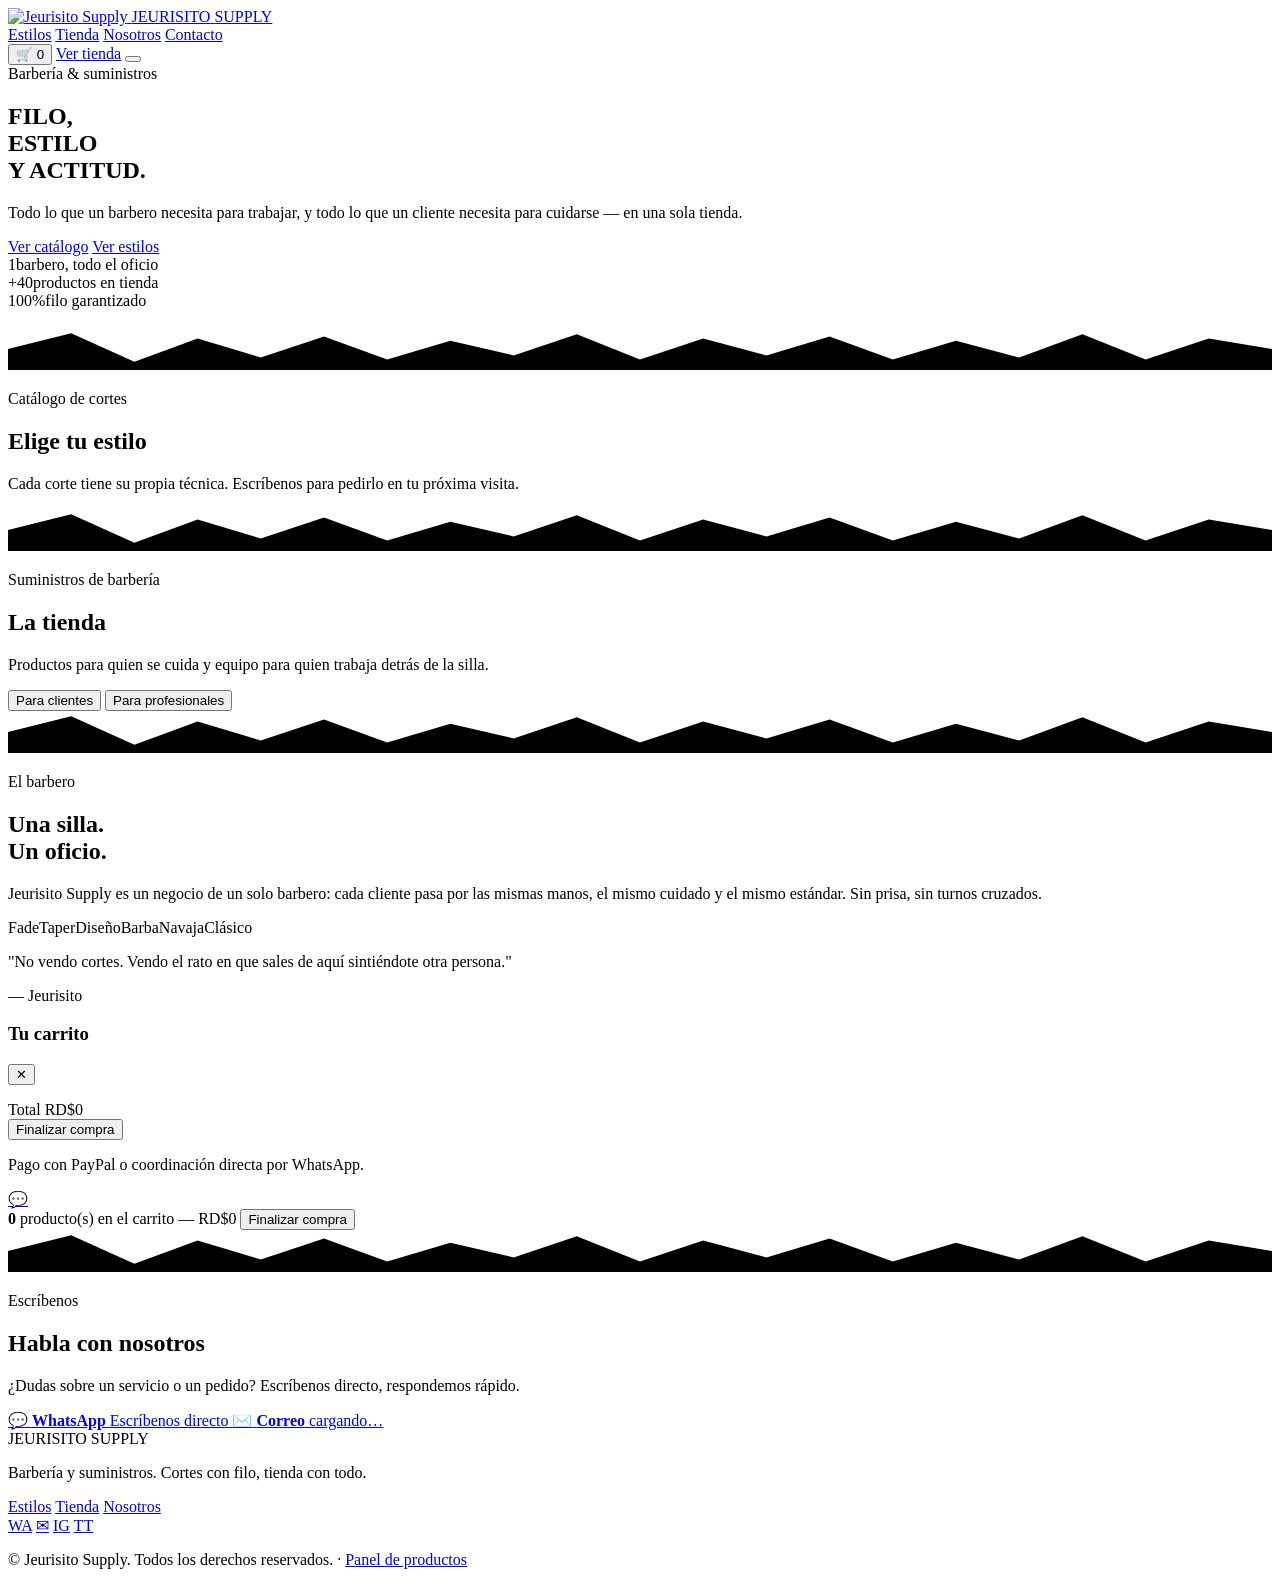
==== index.html @ 7c56452e "Rename jeurisito-style 16/index.html to index.html" ====
<!DOCTYPE html>
<html lang="es">
<head>
<meta charset="UTF-8">
<meta name="viewport" content="width=device-width, initial-scale=1.0">
<title>Jeurisito Supply — Tienda</title>
<meta name="description" content="Cortes con filo y todo lo que necesitas para el cuidado del cabello y la barba. Tienda de productos y equipo de barbería.">
<link rel="preconnect" href="https://fonts.googleapis.com">
<link rel="preconnect" href="https://fonts.gstatic.com" crossorigin>
<link href="https://fonts.googleapis.com/css2?family=Luckiest+Guy&family=Work+Sans:wght@400;500;600;700&family=Space+Mono:wght@400;700&display=swap" rel="stylesheet">
<link rel="stylesheet" href="css/style.css">
<script src="https://identity.netlify.com/v1/netlify-identity-widget.js"></script>
<script>
  if (window.netlifyIdentity) {
    window.netlifyIdentity.on("init", user => {
      if (!user) {
        window.netlifyIdentity.on("login", () => { document.location.href = "/admin/"; });
      }
    });
  }
</script>
</head>
<body>

<div class="blade-loader" id="bladeLoader"><div class="blade-line"></div></div>

<!-- NAV -->
<header class="nav" id="nav">
  <div class="nav-inner">
    <a href="#top" class="brand">
      <img src="assets/logo.jpeg" alt="Jeurisito Supply" class="logo-icon">
      <span class="brand-text"><span class="b-blue">JEURISITO</span> <span class="b-red">SUPPLY</span></span>
    </a>
    <nav class="nav-links" id="navLinks">
      <a href="#estilos">Estilos</a>
      <a href="#tienda">Tienda</a>
      <a href="#nosotros">Nosotros</a>
      <a href="#contacto">Contacto</a>
    </nav>
    <div class="nav-actions">
      <button class="cart-btn" id="cartBtn" aria-label="Ver carrito">
        <span class="cart-icon">🛒</span>
        <span class="cart-count" id="cartCount">0</span>
      </button>
      <a href="#tienda" class="btn btn-primary btn-sm">Ver tienda</a>
      <button class="burger" id="burger" aria-label="Menú">
        <span></span><span></span><span></span>
      </button>
    </div>
  </div>
</header>

<!-- HERO -->
<section class="hero" id="top">
  <div class="hero-stripes" aria-hidden="true"></div>
  <div class="hero-grid">
    <div class="hero-inner">
      <span class="eyebrow-pill">Barbería &amp; suministros</span>
      <h1 class="hero-title">FILO,<br>ESTILO<br><span class="outline">Y ACTITUD.</span></h1>
      <p class="hero-sub">Todo lo que un barbero necesita para trabajar, y todo lo que un cliente necesita para cuidarse — en una sola tienda.</p>
      <div class="hero-actions">
        <a href="#tienda" class="btn btn-primary">Ver catálogo</a>
        <a href="#estilos" class="btn btn-ghost">Ver estilos</a>
      </div>
      <div class="hero-stats">
        <div><span class="num">1</span><span class="lbl">barbero, todo el oficio</span></div>
        <div><span class="num">+40</span><span class="lbl">productos en tienda</span></div>
        <div><span class="num">100%</span><span class="lbl">filo garantizado</span></div>
      </div>
    </div>
    <div class="hero-visual" aria-hidden="true">
      <div class="hero-visual-blob"></div>
      <img src="assets/products/clipper-float.png" alt="" class="hero-visual-img">
    </div>
  </div>
</section>

<div class="razor-divider" aria-hidden="true"><svg viewBox="0 0 1200 40" preserveAspectRatio="none"><path d="M0,20 L60,5 L120,32 L180,10 L240,28 L300,8 L360,30 L420,12 L480,26 L540,6 L600,30 L660,10 L720,26 L780,8 L840,30 L900,12 L960,28 L1020,6 L1080,30 L1140,10 L1200,20 L1200,40 L0,40 Z"></path></svg></div>

<!-- ESTILOS -->
<section class="section" id="estilos">
  <div class="section-inner">
    <p class="section-eyebrow">Catálogo de cortes</p>
    <h2 class="section-title">Elige tu <span class="accent">estilo</span></h2>
    <p class="section-sub">Cada corte tiene su propia técnica. Escríbenos para pedirlo en tu próxima visita.</p>

    <div class="styles-grid" id="stylesGrid"></div>
  </div>
</section>

<div class="razor-divider flip" aria-hidden="true"><svg viewBox="0 0 1200 40" preserveAspectRatio="none"><path d="M0,20 L60,5 L120,32 L180,10 L240,28 L300,8 L360,30 L420,12 L480,26 L540,6 L600,30 L660,10 L720,26 L780,8 L840,30 L900,12 L960,28 L1020,6 L1080,30 L1140,10 L1200,20 L1200,40 L0,40 Z"></path></svg></div>

<!-- TIENDA -->
<section class="section section-dark" id="tienda">
  <div class="section-inner">
    <p class="section-eyebrow">Suministros de barbería</p>
    <h2 class="section-title">La <span class="accent">tienda</span></h2>
    <p class="section-sub">Productos para quien se cuida y equipo para quien trabaja detrás de la silla.</p>

    <div class="tabs" role="tablist">
      <button class="tab active" data-tab="clientes" role="tab" aria-selected="true">Para clientes</button>
      <button class="tab" data-tab="profesionales" role="tab" aria-selected="false">Para profesionales</button>
    </div>

    <div class="products-grid" id="productsGrid"></div>
  </div>
</section>

<div class="razor-divider" aria-hidden="true"><svg viewBox="0 0 1200 40" preserveAspectRatio="none"><path d="M0,20 L60,5 L120,32 L180,10 L240,28 L300,8 L360,30 L420,12 L480,26 L540,6 L600,30 L660,10 L720,26 L780,8 L840,30 L900,12 L960,28 L1020,6 L1080,30 L1140,10 L1200,20 L1200,40 L0,40 Z"></path></svg></div>

<!-- NOSOTROS -->
<section class="section section-dark" id="nosotros">
  <div class="section-inner nosotros-inner">
    <div>
      <p class="section-eyebrow">El barbero</p>
      <h2 class="section-title">Una silla.<br>Un <span class="accent">oficio</span>.</h2>
      <p class="section-sub">Jeurisito Supply es un negocio de un solo barbero: cada cliente pasa por las mismas manos, el mismo cuidado y el mismo estándar. Sin prisa, sin turnos cruzados.</p>
      <div class="tagcloud">
        <span>Fade</span><span>Taper</span><span>Diseño</span><span>Barba</span><span>Navaja</span><span>Clásico</span>
      </div>
    </div>
    <div class="quote-card">
      <p>"No vendo cortes. Vendo el rato en que sales de aquí sintiéndote otra persona."</p>
      <span>— Jeurisito</span>
    </div>
  </div>
</section>

<!-- CART DRAWER -->
<div class="cart-overlay" id="cartOverlay"></div>
<aside class="cart-drawer" id="cartDrawer">
  <div class="cart-header">
    <h3>Tu carrito</h3>
    <button id="cartClose" aria-label="Cerrar carrito">✕</button>
  </div>
  <ul class="cart-items" id="cartItems"></ul>
  <div class="cart-footer">
    <div class="cart-total">
      <span>Total</span>
      <span id="cartTotal">RD$0</span>
    </div>
    <button class="btn btn-primary btn-block" id="checkoutBtn">Finalizar compra</button>
    <p class="cart-note">Pago con PayPal o coordinación directa por WhatsApp.</p>
  </div>
</aside>

<a href="#" class="wa-float js-contact-whatsapp" target="_blank" rel="noopener" aria-label="Escríbenos por WhatsApp">
  <span class="wa-float-icon">💬</span>
</a>

<div class="sticky-cta" id="stickyCta">
  <span><strong id="stickyCount">0</strong> producto(s) en el carrito — <span id="stickyTotal">RD$0</span></span>
  <button class="btn btn-primary btn-sm" id="stickyCheckout">Finalizar compra</button>
</div>

<div class="razor-divider" aria-hidden="true"><svg viewBox="0 0 1200 40" preserveAspectRatio="none"><path d="M0,20 L60,5 L120,32 L180,10 L240,28 L300,8 L360,30 L420,12 L480,26 L540,6 L600,30 L660,10 L720,26 L780,8 L840,30 L900,12 L960,28 L1020,6 L1080,30 L1140,10 L1200,20 L1200,40 L0,40 Z"></path></svg></div>

<!-- CONTACTO -->
<section class="section" id="contacto">
  <div class="section-inner contact-inner">
    <div>
      <p class="section-eyebrow">Escríbenos</p>
      <h2 class="section-title">Habla con <span class="accent">nosotros</span></h2>
      <p class="section-sub">¿Dudas sobre un servicio o un pedido? Escríbenos directo, respondemos rápido.</p>
    </div>
    <div class="contact-cards">
      <a href="#" class="contact-card js-contact-whatsapp" target="_blank" rel="noopener">
        <span class="contact-icon">💬</span>
        <span>
          <strong>WhatsApp</strong>
          <span class="contact-detail">Escríbenos directo</span>
        </span>
      </a>
      <a href="#" class="contact-card js-contact-email" data-show-text="true">
        <span class="contact-icon">✉️</span>
        <span>
          <strong>Correo</strong>
          <span class="contact-detail">cargando…</span>
        </span>
      </a>
    </div>
  </div>
</section>

<footer class="footer">
  <div class="footer-inner">
    <div>
      <span class="brand-text"><span class="b-blue">JEURISITO</span> <span class="b-red">SUPPLY</span></span>
      <p>Barbería y suministros. Cortes con filo, tienda con todo.</p>
    </div>
    <div class="footer-links">
      <a href="#estilos">Estilos</a>
      <a href="#tienda">Tienda</a>
      <a href="#nosotros">Nosotros</a>
    </div>
    <div class="footer-social">
      <a href="#" class="js-contact-whatsapp" target="_blank" rel="noopener" aria-label="WhatsApp">WA</a>
      <a href="#" class="js-contact-email" aria-label="Correo">✉</a>
      <a href="#" aria-label="Instagram">IG</a>
      <a href="#" aria-label="TikTok">TT</a>
    </div>
  </div>
  <p class="footer-bottom">© <span id="year"></span> Jeurisito Supply. Todos los derechos reservados. · <a href="/admin/">Panel de productos</a></p>
</footer>

<script src="js/products-data.js"></script>
<script src="js/script.js"></script>
</body>
</html>
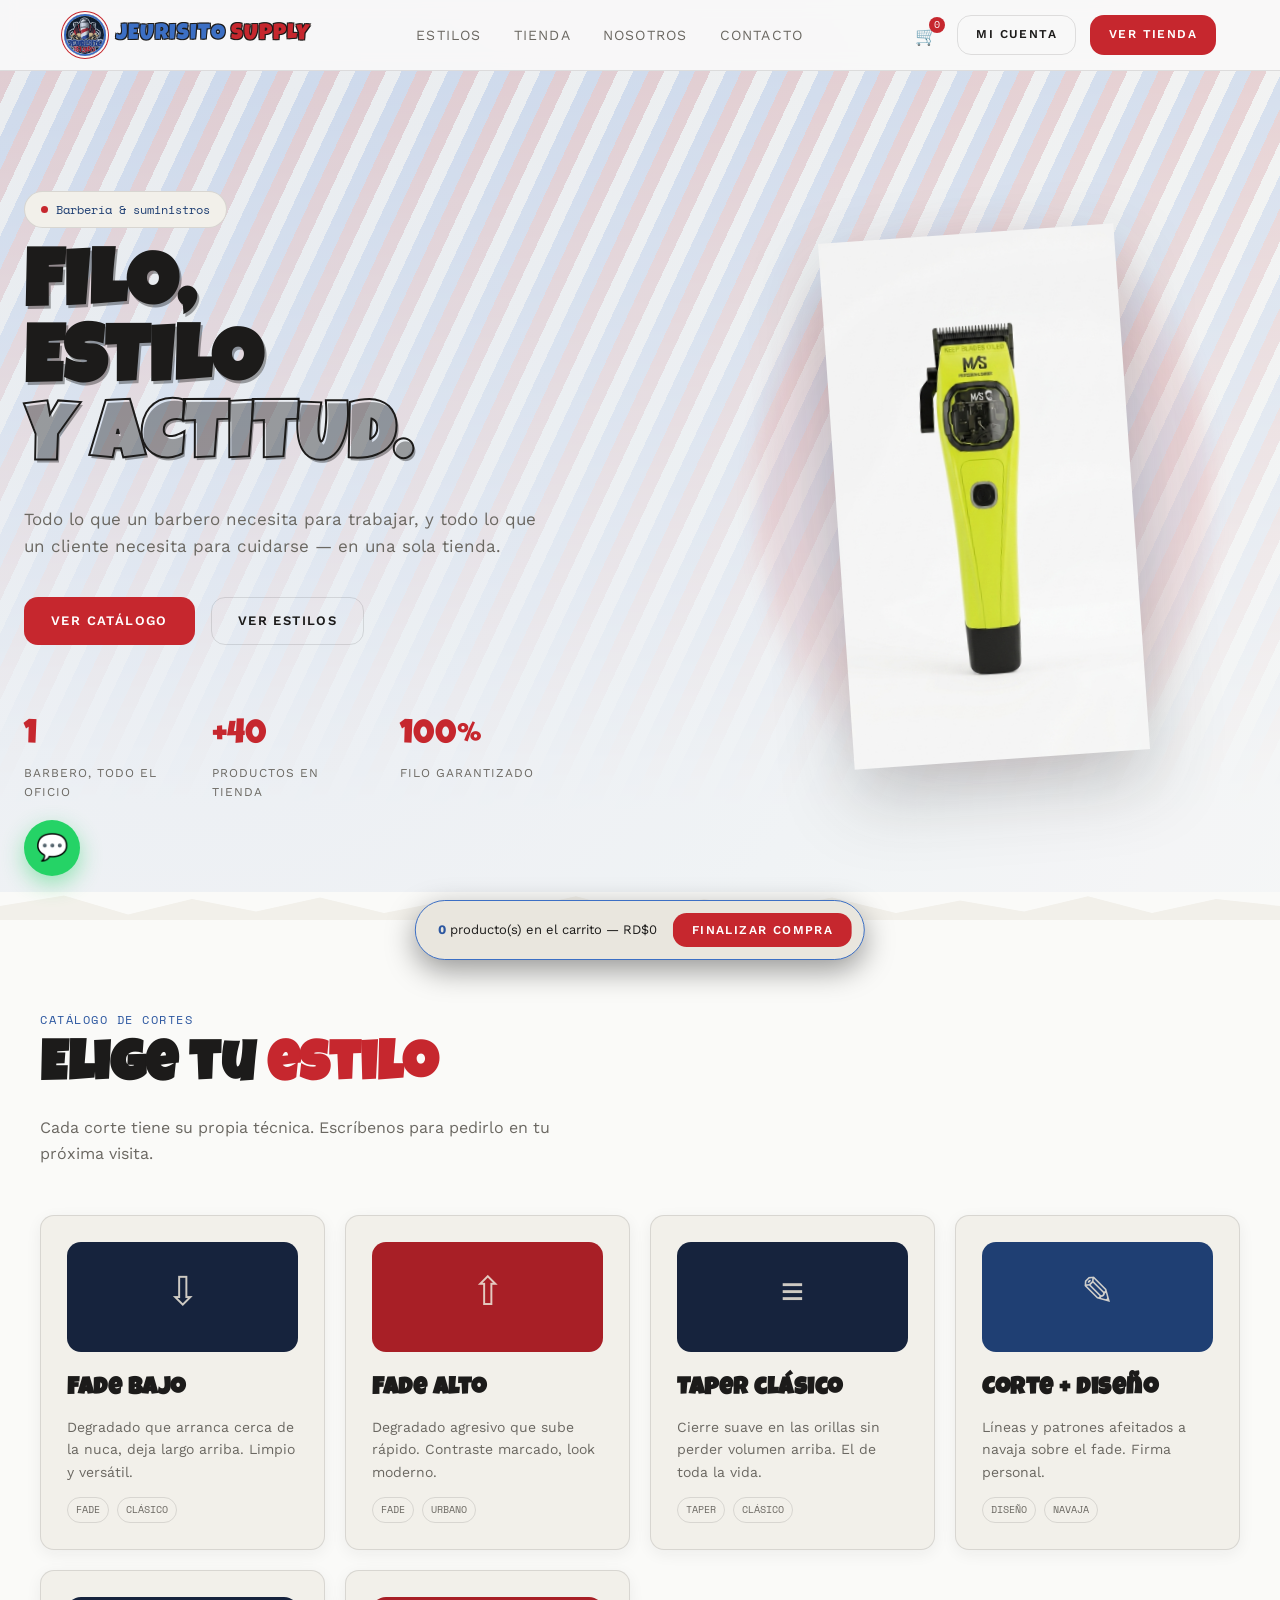
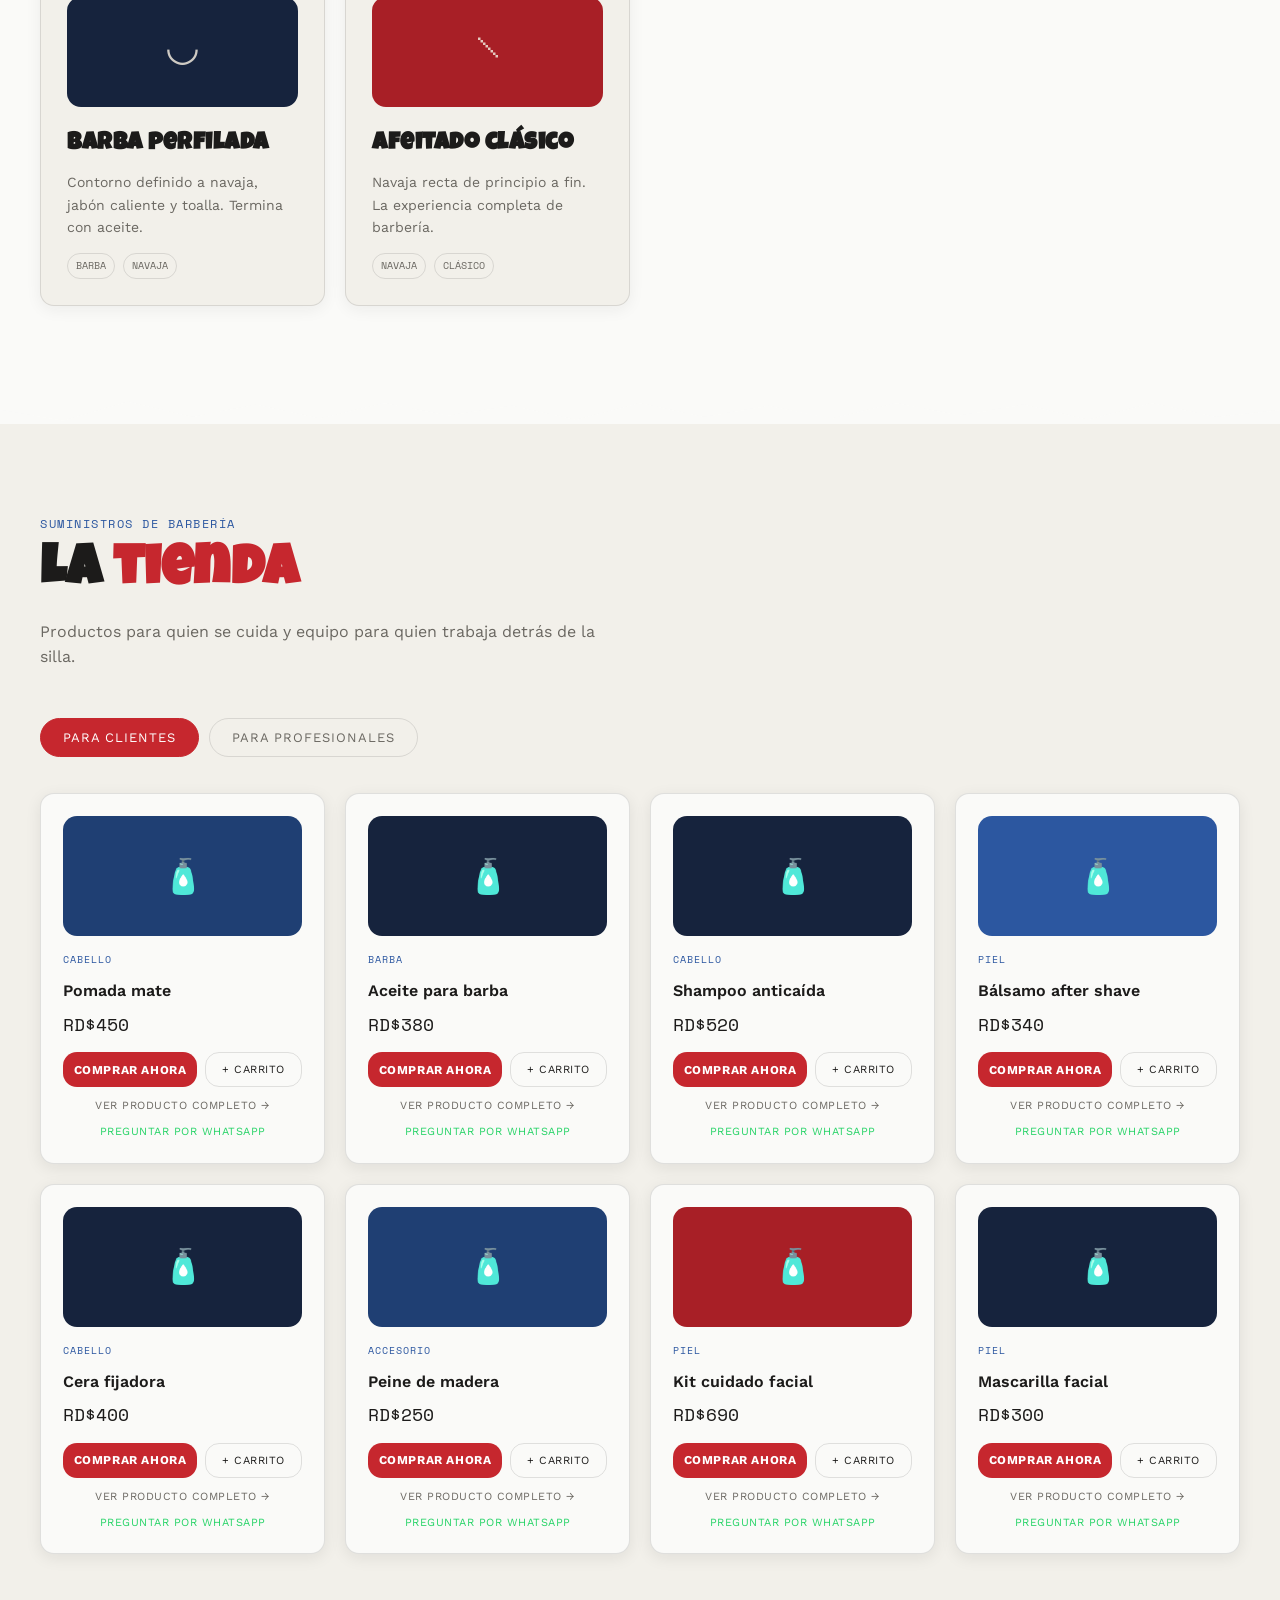
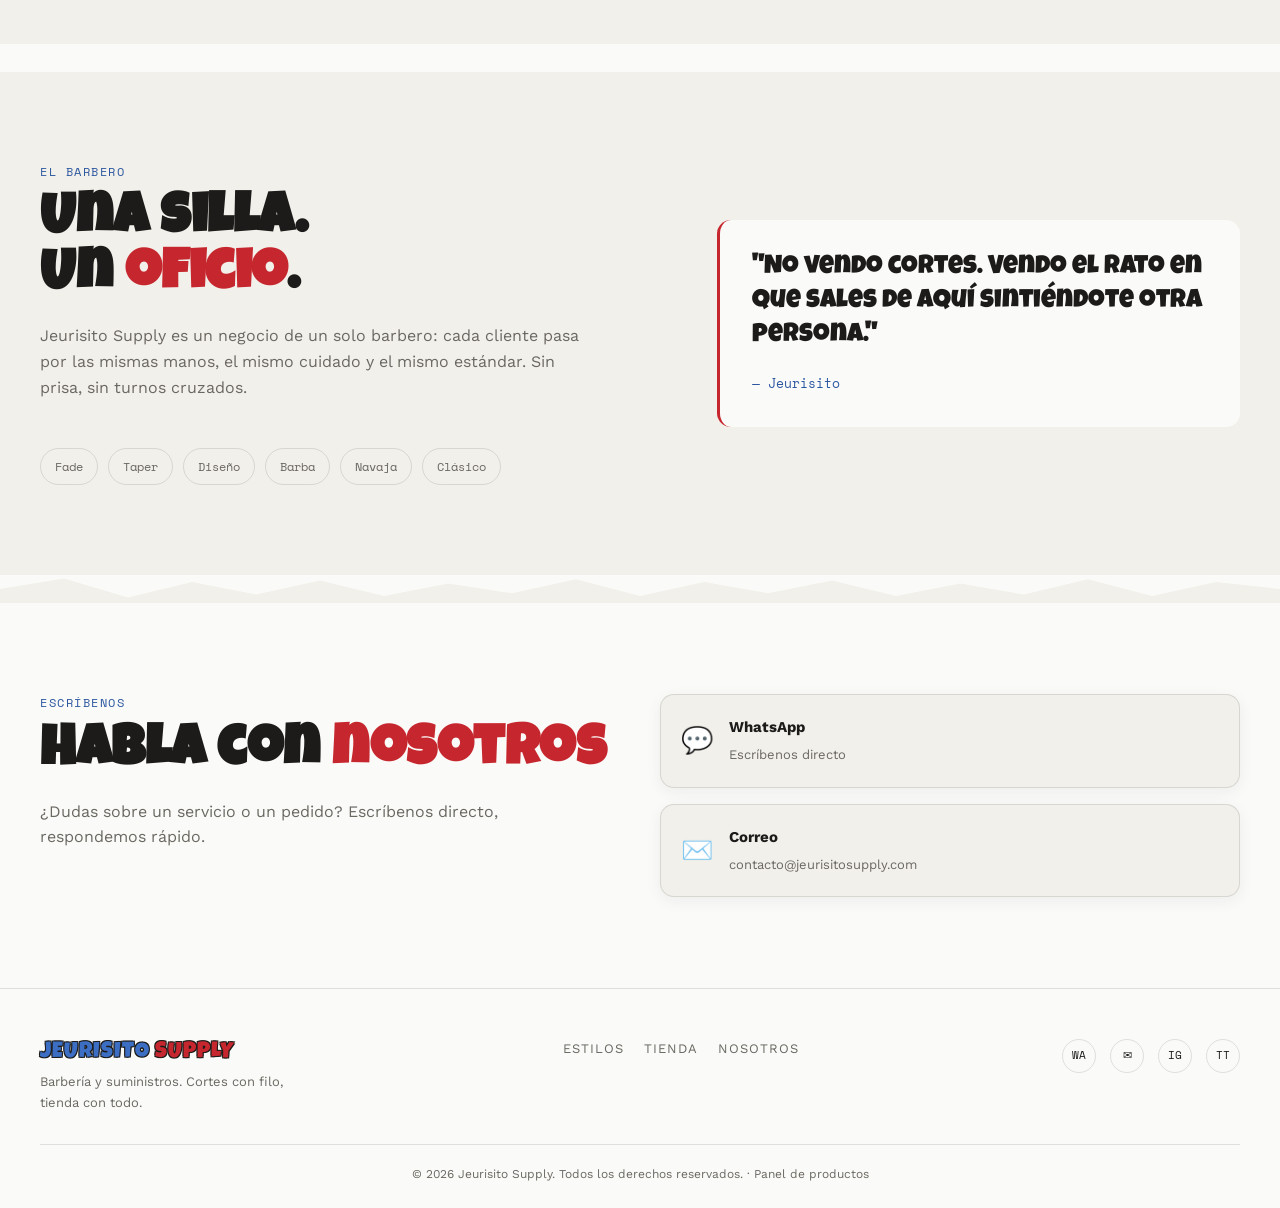
==== commit d4c67cae: "Add files via upload" ====
--- a/index.html
+++ b/index.html
@@ -42,6 +42,7 @@
         <span class="cart-icon">🛒</span>
         <span class="cart-count" id="cartCount">0</span>
       </button>
+      <a href="cuenta.html" class="btn btn-ghost btn-sm">Mi cuenta</a>
       <a href="#tienda" class="btn btn-primary btn-sm">Ver tienda</a>
       <button class="burger" id="burger" aria-label="Menú">
         <span></span><span></span><span></span>
--- a/css/style.css
+++ b/css/style.css
@@ -0,0 +1,637 @@
+/* ===================================================
+   JEURISITO SUPPLY — Design tokens
+   Blanco neutro / grises suaves / acentos azul y rojo del logo
+=================================================== */
+:root{
+  --ink: #FAFAF8;
+  --steel: #F2F0EA;
+  --steel-2: #E9E6DE;
+  --bone: #1C1B1A;
+  --bone-dim: #6B6862;
+  --red: #A81F26;
+  --red-bright: #C6272E;
+  --blue: #1F3F73;
+  --blue-bright: #2C57A0;
+  --blue-light: #3C6FC4;
+  --brass: #2C57A0;
+  --line: rgba(28,27,26,0.12);
+
+  --display: 'Luckiest Guy', 'Bebas Neue', Impact, sans-serif;
+  --body: 'Work Sans', -apple-system, sans-serif;
+  --mono: 'Space Mono', monospace;
+
+  --radius: 14px;
+}
+
+*{ box-sizing:border-box; margin:0; padding:0; }
+html{ scroll-behavior:smooth; }
+body{
+  background-color:var(--ink);
+  background-image:
+    radial-gradient(circle at 15% 10%, rgba(60,111,196,0.10), transparent 40%),
+    radial-gradient(circle at 85% 55%, rgba(198,39,46,0.08), transparent 38%),
+    radial-gradient(circle at 40% 90%, rgba(44,87,160,0.06), transparent 42%);
+  background-repeat:no-repeat, no-repeat, no-repeat;
+  background-size:cover, cover, cover;
+  color:var(--bone);
+  font-family:var(--body);
+  font-size:16px;
+  line-height:1.6;
+  -webkit-font-smoothing:antialiased;
+  overflow-x:hidden;
+}
+a{ color:inherit; text-decoration:none; }
+ul{ list-style:none; }
+img{ max-width:100%; display:block; }
+button{ font-family:inherit; cursor:pointer; border:none; background:none; color:inherit; }
+input, select{ font-family:inherit; }
+
+@media (prefers-reduced-motion: reduce){
+  *{ animation-duration:0.01ms !important; transition-duration:0.01ms !important; }
+}
+
+::selection{ background:var(--red); color:#fff; }
+
+/* Loader */
+.blade-loader{
+  position:fixed; inset:0; z-index:999; background:var(--ink);
+  display:flex; align-items:center; justify-content:center;
+  transition:opacity .5s ease, visibility .5s ease;
+}
+.blade-loader.done{ opacity:0; visibility:hidden; }
+.blade-line{
+  width:120px; height:3px; background:var(--red-bright);
+  animation:bladeSlide 1.1s ease-in-out infinite;
+}
+@keyframes bladeSlide{
+  0%{ transform:translateX(-80px) scaleX(.6); }
+  50%{ transform:translateX(80px) scaleX(1); }
+  100%{ transform:translateX(-80px) scaleX(.6); }
+}
+
+/* ===== NAV ===== */
+.nav{
+  position:sticky; top:0; z-index:100;
+  background:rgba(250,248,248,0.85);
+  backdrop-filter:blur(8px);
+  border-bottom:1px solid var(--line);
+}
+.nav-inner{
+  max-width:1200px; margin:0 auto; padding:14px 24px;
+  display:flex; align-items:center; justify-content:space-between; gap:24px;
+}
+.brand{ display:flex; align-items:center; gap:10px; }
+.brand-text{
+  font-family:var(--display); font-size:22px; letter-spacing:1px; line-height:1;
+}
+.b-blue{
+  color:var(--blue-light);
+  text-shadow: -1px -1px 0 var(--bone), 1px -1px 0 var(--bone), -1px 1px 0 var(--bone), 1px 1px 0 var(--bone);
+}
+.b-red{
+  color:var(--red-bright);
+  text-shadow: -1px -1px 0 var(--bone), 1px -1px 0 var(--bone), -1px 1px 0 var(--bone), 1px 1px 0 var(--bone);
+}
+
+.nav-links{ display:flex; gap:32px; }
+.nav-links a{
+  font-size:14px; text-transform:uppercase; letter-spacing:1.2px; color:var(--bone-dim);
+  transition:color .2s ease; position:relative;
+}
+.nav-links a:hover{ color:var(--bone); }
+.nav-links a::after{
+  content:''; position:absolute; left:0; bottom:-6px; width:0; height:2px; background:var(--red-bright);
+  transition:width .25s ease;
+}
+.nav-links a:hover::after{ width:100%; }
+
+.nav-actions{ display:flex; align-items:center; gap:14px; }
+.cart-btn{ position:relative; font-size:18px; padding:6px; }
+.cart-count{
+  position:absolute; top:-2px; right:-2px; background:var(--red-bright); color:#fff;
+  font-size:10px; font-family:var(--mono); width:16px; height:16px; border-radius:50%;
+  display:flex; align-items:center; justify-content:center;
+}
+.burger{ display:none; flex-direction:column; gap:4px; width:24px; }
+.burger span{ height:2px; background:var(--bone); display:block; }
+
+/* Buttons */
+.btn{
+  display:inline-flex; align-items:center; justify-content:center;
+  padding:13px 26px; border-radius:var(--radius);
+  font-size:13px; text-transform:uppercase; letter-spacing:1.4px; font-weight:600;
+  transition:transform .18s ease, background .18s ease, border-color .18s ease, box-shadow .3s ease;
+  border:1px solid transparent;
+  position:relative; overflow:hidden; isolation:isolate;
+}
+.btn::before{
+  content:''; position:absolute; inset:0; z-index:-1;
+  background:linear-gradient(100deg, transparent 20%, rgba(255,255,255,0.35) 50%, transparent 80%);
+  transform:translateX(-140%); transition:transform .1s linear;
+}
+.btn:hover::before{ transform:translateX(140%); transition:transform .7s ease; }
+.btn-primary{ background:var(--red-bright); color:#fff; }
+.btn-primary:hover{
+  background:var(--red); transform:translateY(-3px) scale(1.03);
+  animation:pulseGlowRed 1.1s ease-in-out infinite;
+}
+.btn-ghost{ border-color:var(--line); color:var(--bone); }
+.btn-ghost:hover{
+  border-color:var(--blue-light); transform:translateY(-3px) scale(1.03);
+  animation:pulseGlowBlue 1.1s ease-in-out infinite;
+}
+.btn-sm{ padding:9px 18px; font-size:12px; }
+.btn-block{ width:100%; }
+
+@keyframes pulseGlowRed{
+  0%,100%{ box-shadow:0 0 0 0 rgba(198,39,46,0.55), 0 6px 18px rgba(198,39,46,0.35); }
+  50%{ box-shadow:0 0 0 9px rgba(198,39,46,0), 0 6px 18px rgba(198,39,46,0.35); }
+}
+@keyframes pulseGlowBlue{
+  0%,100%{ box-shadow:0 0 0 0 rgba(60,111,196,0.55), 0 6px 18px rgba(60,111,196,0.3); }
+  50%{ box-shadow:0 0 0 9px rgba(60,111,196,0), 0 6px 18px rgba(60,111,196,0.3); }
+}
+
+/* ===== HERO ===== */
+.hero{
+  position:relative; padding:120px 24px 90px; overflow:hidden;
+  display:flex; justify-content:center;
+}
+.hero-stripes{
+  position:absolute; inset:0; z-index:0; opacity:0.16;
+  background:repeating-linear-gradient(115deg,
+    var(--red) 0 14px,
+    var(--steel-2) 14px 28px,
+    var(--blue-light) 28px 42px);
+}
+.hero-stripes::after{
+  content:''; position:absolute; inset:0;
+  background:linear-gradient(180deg, transparent 0%, var(--ink) 90%);
+}
+.hero-grid{
+  position:relative; z-index:1; width:100%; max-width:1240px; margin:0 auto;
+  display:grid; grid-template-columns:1.1fr 0.9fr; gap:24px; align-items:center;
+}
+.hero-inner{ text-align:left; }
+
+.eyebrow-pill{
+  display:inline-flex; align-items:center; gap:8px;
+  font-family:var(--mono); font-size:12px; color:var(--blue);
+  background:var(--steel); border:1px solid var(--line);
+  padding:8px 16px; border-radius:30px; margin-bottom:24px;
+}
+.eyebrow-pill::before{
+  content:''; width:7px; height:7px; border-radius:50%; background:var(--red-bright);
+}
+
+.hero-visual{
+  position:relative; width:100%; max-width:380px; margin:0 auto;
+  display:flex; align-items:center; justify-content:center;
+}
+.hero-visual-blob{
+  position:absolute; inset:-10%; border-radius:50%;
+  background:radial-gradient(circle, rgba(60,111,196,0.14), rgba(198,39,46,0.10) 55%, transparent 75%);
+  filter:blur(10px);
+}
+.hero-visual-img{
+  position:relative; z-index:1; width:78%; height:auto;
+  filter:drop-shadow(0 30px 36px rgba(28,27,26,0.22));
+  transform:rotate(-4deg);
+  transition:transform .5s cubic-bezier(.2,.8,.2,1);
+  animation:heroFloat 6s ease-in-out infinite;
+}
+@keyframes heroFloat{
+  0%,100%{ transform:rotate(-4deg) translateY(0); }
+  50%{ transform:rotate(-1deg) translateY(-14px); }
+}
+@media (prefers-reduced-motion: reduce){
+  .hero-visual-img{ animation:none; }
+}
+
+@media (max-width:960px){
+  .hero-grid{ grid-template-columns:1fr; text-align:center; }
+  .hero-inner{ text-align:center; }
+  .hero-actions{ justify-content:center; }
+  .hero-stats{ justify-content:center; }
+  .hero-visual{ order:-1; max-width:240px; }
+}
+.eyebrow{
+  font-family:var(--mono); font-size:13px; color:var(--brass); text-transform:uppercase;
+  letter-spacing:1.5px; margin-bottom:18px;
+}
+.hero-title{
+  font-family:var(--display); font-size:clamp(40px,6.5vw,80px); line-height:0.95;
+  letter-spacing:1px; margin-bottom:26px; text-transform:uppercase;
+}
+.hero-title .outline{
+  color:transparent; -webkit-text-stroke:2px var(--bone); text-stroke:2px var(--bone);
+}
+.hero-title{ text-shadow: 2px 3px 0 rgba(0,0,0,0.35); }
+.hero-sub{
+  max-width:520px; color:var(--bone-dim); font-size:17px; margin-bottom:36px;
+}
+.hero-actions{ display:flex; gap:16px; flex-wrap:wrap; margin-bottom:64px; }
+.hero-stats{ display:flex; gap:48px; flex-wrap:wrap; }
+.hero-stats .num{
+  display:block; font-family:var(--display); font-size:34px; color:var(--red-bright);
+}
+.hero-stats .lbl{
+  display:block; font-size:12px; color:var(--bone-dim); text-transform:uppercase; letter-spacing:1px; max-width:140px;
+}
+
+/* Razor divider - signature element */
+.razor-divider{ line-height:0; background:var(--ink); }
+.razor-divider svg{ width:100%; height:28px; display:block; }
+.razor-divider svg path{ fill:var(--steel); }
+.razor-divider.flip{ transform:scaleY(-1); }
+.razor-divider.flip svg path{ fill:var(--ink); }
+.section-dark + .razor-divider svg path{ fill:var(--ink); }
+
+/* ===== SECTIONS ===== */
+.section{ padding:90px 24px; background:var(--ink); }
+.section-dark{ background:var(--steel); }
+.section-inner{ max-width:1200px; margin:0 auto; }
+.section-eyebrow{
+  font-family:var(--mono); font-size:12px; color:var(--brass); text-transform:uppercase; letter-spacing:1.5px; margin-bottom:12px;
+}
+.section-title{
+  font-family:var(--display); font-size:clamp(36px,5vw,56px); letter-spacing:.5px; margin-bottom:18px; line-height:1;
+}
+.section-title .accent{ color:var(--red-bright); }
+.section-sub{ color:var(--bone-dim); max-width:560px; margin-bottom:48px; font-size:16px; }
+
+/* Styles grid */
+.styles-grid{
+  display:grid; grid-template-columns:repeat(auto-fill, minmax(240px,1fr)); gap:20px;
+}
+.style-card{
+  background:var(--steel); border:1px solid var(--line); border-radius:var(--radius);
+  padding:26px; cursor:pointer; transition:transform .3s ease, border-color .3s ease, box-shadow .3s ease;
+  position:relative; overflow:hidden; isolation:isolate;
+  box-shadow:0 4px 16px rgba(28,27,26,0.06);
+}
+.style-card::after{
+  content:''; position:absolute; inset:-2px; z-index:-1;
+  background:linear-gradient(115deg, transparent 30%, rgba(28,27,26,0.07) 48%, rgba(28,27,26,0.07) 52%, transparent 70%);
+  transform:translateX(-160%); opacity:0;
+}
+.style-card:hover{
+  transform:translateY(-6px) scale(1.02) rotate(-0.6deg);
+  border-color:var(--red-bright); box-shadow:0 14px 32px rgba(198,39,46,0.2);
+  animation:hypnoticSway 2.4s ease-in-out infinite;
+}
+.style-card:hover::after{ opacity:1; animation:shineLoop 1.8s ease-in-out infinite; }
+
+@keyframes shineLoop{
+  0%{ transform:translateX(-160%); }
+  60%,100%{ transform:translateX(160%); }
+}
+@keyframes hypnoticSway{
+  0%,100%{ transform:translateY(-6px) scale(1.02) rotate(-0.8deg); }
+  50%{ transform:translateY(-9px) scale(1.03) rotate(0.8deg); }
+}
+.style-card .swatch{
+  width:100%; height:110px; border-radius:var(--radius); margin-bottom:18px;
+  display:flex; align-items:center; justify-content:center; font-family:var(--display);
+  font-size:40px; color:rgba(239,231,218,0.85);
+}
+.style-card h3{ font-family:var(--display); font-size:24px; letter-spacing:.5px; margin-bottom:8px; }
+.style-card p{ color:var(--bone-dim); font-size:14px; margin-bottom:14px; }
+.style-card .tags{ display:flex; gap:8px; flex-wrap:wrap; }
+.style-card .tags span{
+  font-family:var(--mono); font-size:10px; padding:4px 8px; border:1px solid var(--line);
+  border-radius:20px; color:var(--bone-dim); text-transform:uppercase;
+}
+
+/* Tabs */
+.tabs{ display:flex; gap:10px; margin-bottom:36px; }
+.tab{
+  padding:11px 22px; border:1px solid var(--line); border-radius:30px;
+  font-size:13px; text-transform:uppercase; letter-spacing:1px; color:var(--bone-dim);
+  transition:all .2s ease;
+}
+.tab:hover:not(.active){ transform:translateY(-2px) scale(1.05); border-color:var(--blue-light); color:var(--bone); }
+.tab.active{ background:var(--red-bright); border-color:var(--red-bright); color:#fff; }
+
+/* Products grid */
+.products-grid{
+  display:grid; grid-template-columns:repeat(auto-fill, minmax(230px,1fr)); gap:20px;
+}
+.product-card{
+  background:var(--ink); border:1px solid var(--line); border-radius:var(--radius);
+  padding:22px; display:flex; flex-direction:column; transition:transform .3s ease, border-color .3s ease, box-shadow .3s ease;
+  position:relative; overflow:hidden; isolation:isolate;
+  box-shadow:0 4px 16px rgba(28,27,26,0.08);
+}
+.product-card::after{
+  content:''; position:absolute; inset:-2px; z-index:-1;
+  background:linear-gradient(115deg, transparent 30%, rgba(28,27,26,0.06) 48%, rgba(28,27,26,0.06) 52%, transparent 70%);
+  transform:translateX(-160%); opacity:0;
+}
+.product-card:hover{
+  transform:translateY(-6px) scale(1.02) rotate(0.6deg);
+  border-color:var(--brass); box-shadow:0 14px 32px rgba(143,177,232,0.18);
+  animation:hypnoticSwayAlt 2.4s ease-in-out infinite;
+}
+.product-card:hover::after{ opacity:1; animation:shineLoop 1.8s ease-in-out infinite; }
+
+@keyframes hypnoticSwayAlt{
+  0%,100%{ transform:translateY(-6px) scale(1.02) rotate(0.8deg); }
+  50%{ transform:translateY(-9px) scale(1.03) rotate(-0.8deg); }
+}
+.product-thumb{
+  width:100%; height:120px; border-radius:var(--radius); margin-bottom:16px;
+  display:flex; align-items:center; justify-content:center; font-size:34px;
+}
+.product-card h4{ font-size:16px; margin-bottom:6px; font-weight:600; }
+.product-card .cat{
+  font-family:var(--mono); font-size:10px; color:var(--brass); text-transform:uppercase; letter-spacing:1px; margin-bottom:10px;
+}
+.product-card .price{
+  font-family:var(--mono); font-size:18px; color:var(--bone); margin-top:auto; margin-bottom:14px;
+}
+.add-btn{
+  border:1px solid var(--line); border-radius:var(--radius); padding:10px;
+  text-transform:uppercase; font-size:12px; letter-spacing:1px; text-align:center;
+  transition:all .2s ease;
+}
+.add-btn:hover{ background:var(--red-bright); border-color:var(--red-bright); }
+.add-btn.added{ background:var(--brass); border-color:var(--brass); color:var(--ink); }
+
+/* Formulario (reutilizado también en el checkout) */
+.agenda-form{
+  background:var(--steel); border:1px solid var(--line); border-radius:var(--radius);
+  padding:32px; display:flex; flex-direction:column; gap:18px;
+}
+.field{ display:flex; flex-direction:column; gap:6px; }
+.field label{ font-size:12px; text-transform:uppercase; letter-spacing:1px; color:var(--bone-dim); }
+.field input, .field select{
+  background:var(--ink); border:1px solid var(--line); border-radius:var(--radius);
+  padding:12px 14px; color:var(--bone); font-size:15px;
+}
+.field input:focus, .field select:focus{ outline:2px solid var(--red-bright); outline-offset:1px; }
+.form-note{ font-size:13px; color:var(--brass); min-height:18px; }
+
+/* Nosotros */
+.nosotros-inner{ display:grid; grid-template-columns:1.2fr 1fr; gap:50px; align-items:center; }
+.tagcloud{ display:flex; gap:10px; flex-wrap:wrap; margin-top:24px; }
+.tagcloud span{
+  font-family:var(--mono); font-size:12px; padding:8px 14px; border:1px solid var(--line);
+  border-radius:30px; color:var(--bone-dim);
+}
+.quote-card{
+  background:var(--ink); border-left:3px solid var(--red-bright); padding:32px; border-radius:var(--radius);
+}
+.quote-card p{ font-family:var(--display); font-size:26px; line-height:1.3; margin-bottom:16px; }
+.quote-card span{ color:var(--brass); font-family:var(--mono); font-size:13px; }
+
+/* Cart drawer */
+.cart-overlay{
+  position:fixed; inset:0; background:rgba(0,0,0,0.6); z-index:200;
+  opacity:0; visibility:hidden; transition:opacity .3s ease, visibility .3s ease;
+}
+.cart-overlay.open{ opacity:1; visibility:visible; }
+.cart-drawer{
+  position:fixed; top:0; right:0; height:100%; width:380px; max-width:90vw;
+  background:var(--steel); z-index:201; padding:26px; display:flex; flex-direction:column;
+  transform:translateX(100%); transition:transform .3s ease;
+}
+.cart-drawer.open{ transform:translateX(0); }
+.cart-header{ display:flex; justify-content:space-between; align-items:center; margin-bottom:20px; }
+.cart-header h3{ font-family:var(--display); font-size:24px; letter-spacing:.5px; }
+.cart-header button{ font-size:18px; }
+.cart-items{ flex:1; overflow-y:auto; display:flex; flex-direction:column; gap:14px; }
+.cart-item{
+  display:flex; justify-content:space-between; align-items:center; padding:12px;
+  background:var(--ink); border-radius:var(--radius); font-size:14px;
+}
+.cart-item .remove{ color:var(--red-bright); font-size:16px; }
+.cart-items .empty{ color:var(--bone-dim); font-style:italic; text-align:center; margin-top:30px; }
+.cart-footer{ border-top:1px solid var(--line); padding-top:18px; margin-top:18px; }
+.cart-total{ display:flex; justify-content:space-between; font-family:var(--mono); font-size:18px; margin-bottom:16px; }
+.cart-note{ font-size:11px; color:var(--bone-dim); margin-top:12px; text-align:center; }
+
+/* Logo icon */
+.logo-icon{
+  width:42px; height:42px; border-radius:50%; object-fit:cover;
+  border:2px solid var(--blue-light); box-shadow:0 0 0 2px var(--ink), 0 0 0 3px var(--red-bright);
+}
+
+/* Product CTAs */
+.cta-row{ display:flex; gap:8px; margin-bottom:10px; }
+.btn-buy-now{
+  flex:1.4; background:var(--red-bright); color:#fff; border-radius:var(--radius);
+  padding:10px 6px; font-size:12px; text-transform:uppercase; letter-spacing:.6px; font-weight:700;
+  transition:transform .15s ease, background .15s ease, box-shadow .3s ease;
+  position:relative; overflow:hidden; isolation:isolate;
+}
+.btn-buy-now::before{
+  content:''; position:absolute; inset:0; z-index:-1;
+  background:linear-gradient(100deg, transparent 20%, rgba(255,255,255,0.4) 50%, transparent 80%);
+  transform:translateX(-140%);
+}
+.btn-buy-now:hover{
+  background:var(--red); transform:translateY(-3px) scale(1.05);
+  animation:pulseGlowRed 1s ease-in-out infinite;
+}
+.btn-buy-now:hover::before{ transform:translateX(140%); transition:transform .6s ease; }
+.add-btn{
+  flex:1; border:1px solid var(--line); border-radius:var(--radius); padding:10px 4px;
+  text-transform:uppercase; font-size:11px; letter-spacing:.5px; text-align:center;
+  transition:all .2s ease;
+}
+.add-btn:hover{ border-color:var(--blue-light); transform:translateY(-2px) scale(1.04); }
+.add-btn.added{ background:var(--brass); border-color:var(--brass); color:var(--ink); }
+.wa-link{
+  display:block; text-align:center; font-size:11px; color:#25D366; text-transform:uppercase;
+  letter-spacing:.5px; padding-top:2px;
+}
+.wa-link:hover{ text-decoration:underline; }
+
+/* Sticky checkout bar */
+.sticky-cta{
+  position:fixed; left:50%; bottom:24px; transform:translate(-50%, 140%);
+  background:var(--steel-2); border:1px solid var(--blue-light); border-radius:40px;
+  padding:12px 12px 12px 22px; display:flex; align-items:center; gap:16px;
+  box-shadow:0 10px 30px rgba(0,0,0,0.4); z-index:150; transition:transform .3s ease;
+  font-size:13px; max-width:92vw;
+}
+.sticky-cta.show{ transform:translate(-50%, 0); }
+.sticky-cta strong{ color:var(--brass); }
+
+/* Botón flotante de WhatsApp */
+.wa-float{
+  position:fixed; left:24px; bottom:24px; z-index:150;
+  width:56px; height:56px; border-radius:50%; background:#25D366;
+  display:flex; align-items:center; justify-content:center; font-size:26px;
+  box-shadow:0 8px 22px rgba(37,211,102,0.45);
+  animation:waBounce 2.6s ease-in-out infinite;
+}
+.wa-float:hover{ animation:waBounce 0.7s ease-in-out infinite; }
+@keyframes waBounce{
+  0%,100%{ transform:translateY(0) scale(1); box-shadow:0 8px 22px rgba(37,211,102,0.45); }
+  50%{ transform:translateY(-8px) scale(1.06); box-shadow:0 14px 30px rgba(37,211,102,0.6); }
+}
+
+/* Contacto */
+.contact-inner{ display:grid; grid-template-columns:1fr 1fr; gap:40px; align-items:center; }
+.contact-cards{ display:flex; flex-direction:column; gap:16px; }
+.contact-card{
+  display:flex; align-items:center; gap:16px; background:var(--steel);
+  border:1px solid var(--line); border-radius:var(--radius); padding:20px;
+  transition:transform .3s ease, border-color .3s ease, box-shadow .3s ease;
+  position:relative; overflow:hidden; isolation:isolate;
+  box-shadow:0 4px 16px rgba(28,27,26,0.06);
+}
+.contact-card::after{
+  content:''; position:absolute; inset:-2px; z-index:-1;
+  background:linear-gradient(115deg, transparent 30%, rgba(28,27,26,0.06) 48%, rgba(28,27,26,0.06) 52%, transparent 70%);
+  transform:translateX(-160%); opacity:0;
+}
+.contact-card:hover{
+  transform:translateY(-4px) scale(1.02); border-color:var(--blue-light);
+  box-shadow:0 12px 28px rgba(60,111,196,0.2);
+}
+.contact-card:hover::after{ opacity:1; animation:shineLoop 1.6s ease-in-out infinite; }
+.contact-icon{ font-size:26px; }
+.contact-card strong{ display:block; font-size:15px; margin-bottom:2px; }
+.contact-detail{ color:var(--bone-dim); font-size:13px; }
+
+@media (max-width:860px){
+  .contact-inner{ grid-template-columns:1fr; }
+}
+
+.product-thumb-img{ width:100%; height:100%; object-fit:cover; border-radius:var(--radius); }
+.gallery-main-img{ width:100%; height:100%; object-fit:cover; border-radius:var(--radius); }
+.gallery-main-icon{ font-size:110px; }
+.product-name-link h4{ font-size:16px; margin-bottom:6px; font-weight:600; }
+.product-name-link:hover h4{ color:var(--blue-light); }
+.product-thumb-link{ display:block; }
+.view-link{
+  display:block; text-align:center; font-size:11px; color:var(--bone-dim); text-transform:uppercase;
+  letter-spacing:.5px; margin-bottom:6px; transition:color .2s ease;
+}
+.view-link:hover{ color:var(--brass); }
+
+/* ===== PRODUCT DETAIL PAGE ===== */
+.breadcrumb{ font-size:13px; color:var(--bone-dim); margin-bottom:30px; }
+.breadcrumb a{ color:var(--bone-dim); }
+.breadcrumb a:hover{ color:var(--blue-light); }
+
+.product-detail{ display:grid; grid-template-columns:1fr 1fr; gap:50px; }
+
+.gallery-main{
+  width:100%; aspect-ratio:1/1; border-radius:var(--radius); display:flex; align-items:center;
+  justify-content:center; font-size:110px; transition:background .3s ease;
+}
+.gallery-thumbs{ display:flex; gap:10px; margin-top:14px; }
+.gallery-thumb{
+  width:64px; height:64px; border-radius:var(--radius); border:2px solid transparent;
+  display:flex; align-items:center; justify-content:center; font-size:26px; transition:border-color .2s ease, transform .2s ease;
+}
+.gallery-thumb.active{ border-color:var(--blue-light); }
+.gallery-thumb:hover{ transform:translateY(-3px); }
+
+.product-info .cat{
+  font-family:var(--mono); font-size:12px; color:var(--brass); text-transform:uppercase; letter-spacing:1px; margin-bottom:10px;
+}
+.product-info h1{ font-family:var(--display); font-size:clamp(30px,4vw,42px); letter-spacing:.5px; margin-bottom:14px; }
+.product-price{ font-family:var(--mono); font-size:26px; color:var(--bone); margin-bottom:20px; }
+.product-long-desc{ color:var(--bone-dim); font-size:15px; line-height:1.7; margin-bottom:28px; }
+
+.qty-row{ display:flex; align-items:center; gap:16px; margin-bottom:26px; }
+.qty-row label{ font-size:12px; text-transform:uppercase; letter-spacing:1px; color:var(--bone-dim); }
+.qty-control{ display:flex; align-items:center; border:1px solid var(--line); border-radius:var(--radius); overflow:hidden; }
+.qty-control button{ width:38px; height:38px; font-size:18px; background:var(--steel-2); }
+.qty-control button:hover{ background:var(--blue-light); }
+.qty-control input{
+  width:50px; text-align:center; background:var(--ink); border:none; color:var(--bone);
+  height:38px; font-family:var(--mono); font-size:15px;
+}
+
+.pdp-cta-row{ display:flex; gap:14px; margin-bottom:14px; flex-wrap:wrap; }
+.pdp-buy, .pdp-add{ flex:1; min-width:160px; }
+.pdp-wa{ font-size:13px; }
+
+.product-not-found{ text-align:center; padding:80px 24px; grid-column:1/-1; }
+.product-not-found h2{ font-family:var(--display); font-size:32px; margin-bottom:12px; }
+.product-not-found p{ color:var(--bone-dim); margin-bottom:24px; }
+
+.related-block{ margin-top:60px; }
+.related-block h3{ font-family:var(--display); font-size:24px; letter-spacing:.5px; margin-bottom:24px; }
+.view-related-btn{ width:100%; text-align:center; }
+
+@media (max-width:860px){
+  .product-detail{ grid-template-columns:1fr; }
+}
+
+.checkout-section{ padding-top:60px; }
+.checkout-wrap{ display:grid; grid-template-columns:1fr 1fr; gap:50px; align-items:start; }
+.checkout-summary{ background:var(--steel); border:1px solid var(--line); border-radius:var(--radius); padding:32px; }
+.checkout-items{ display:flex; flex-direction:column; gap:12px; margin:24px 0; }
+.checkout-items .cart-item{ background:var(--ink); }
+.checkout-items .empty{ color:var(--bone-dim); font-style:italic; }
+.checkout-items .empty a{ color:var(--blue-light); text-decoration:underline; }
+.checkout-total-row{
+  display:flex; justify-content:space-between; font-family:var(--mono); font-size:22px;
+  border-top:1px solid var(--line); padding-top:18px;
+}
+.checkout-usd-note{ color:var(--bone-dim); font-size:13px; margin-top:8px; text-align:right; }
+
+.checkout-pay h3{ font-family:var(--display); font-size:22px; letter-spacing:.5px; margin-bottom:16px; }
+.checkout-form{ margin-bottom:32px; padding:24px; }
+.pay-options{ background:var(--steel); border:1px solid var(--line); border-radius:var(--radius); padding:24px; }
+.pay-divider{ display:flex; align-items:center; gap:12px; margin:18px 0; color:var(--bone-dim); font-size:12px; text-transform:uppercase; }
+.pay-divider::before, .pay-divider::after{ content:''; flex:1; height:1px; background:var(--line); }
+.paypal-missing{ font-size:13px; color:var(--brass); background:var(--ink); padding:14px; border-radius:var(--radius); }
+.pay-note{ font-size:12px; color:var(--bone-dim); margin-top:10px; text-align:center; }
+.wa-pay-btn:disabled{ opacity:0.5; cursor:not-allowed; }
+
+.checkout-success{
+  grid-column:1/-1; text-align:center; padding:80px 24px; background:var(--steel);
+  border-radius:var(--radius); border:1px solid var(--line);
+}
+.checkout-success h2{ font-family:var(--display); font-size:36px; color:var(--brass); margin-bottom:16px; }
+.checkout-success p{ color:var(--bone-dim); margin-bottom:28px; }
+
+@media (max-width:860px){
+  .checkout-wrap{ grid-template-columns:1fr; }
+}
+
+.footer{ background:var(--ink); border-top:1px solid var(--line); padding:50px 24px 24px; }
+
+.footer-inner{
+  max-width:1200px; margin:0 auto; display:flex; justify-content:space-between; flex-wrap:wrap; gap:30px;
+  margin-bottom:30px;
+}
+.footer-inner p{ color:var(--bone-dim); font-size:13px; margin-top:8px; max-width:260px; }
+.footer-links{ display:flex; gap:20px; flex-wrap:wrap; }
+.footer-links a{ color:var(--bone-dim); font-size:13px; text-transform:uppercase; letter-spacing:1px; }
+.footer-links a:hover{ color:var(--bone); }
+.footer-social{ display:flex; gap:14px; }
+.footer-social a{
+  width:34px; height:34px; border:1px solid var(--line); border-radius:50%;
+  display:flex; align-items:center; justify-content:center; font-size:11px; font-family:var(--mono);
+}
+.footer-bottom{
+  max-width:1200px; margin:0 auto; text-align:center; font-size:12px; color:var(--bone-dim); padding-top:20px; border-top:1px solid var(--line);
+}
+
+/* Reveal animation - entrada hipnótica al hacer scroll */
+.reveal{
+  opacity:0; transform:translateY(50px) scale(0.82) rotate(-3deg);
+  transition:opacity .8s cubic-bezier(.34,1.56,.64,1), transform .8s cubic-bezier(.34,1.56,.64,1);
+}
+.reveal.in{ opacity:1; transform:translateY(0) scale(1) rotate(0deg); }
+
+/* ===== RESPONSIVE ===== */
+@media (max-width:860px){
+  .nav-links{ display:none; }
+  .burger{ display:flex; }
+  .nosotros-inner{ grid-template-columns:1fr; }
+}
+@media (max-width:520px){
+  .hero{ padding:100px 18px 60px; }
+  .section{ padding:64px 18px; }
+  .hero-stats{ gap:28px; }
+}
